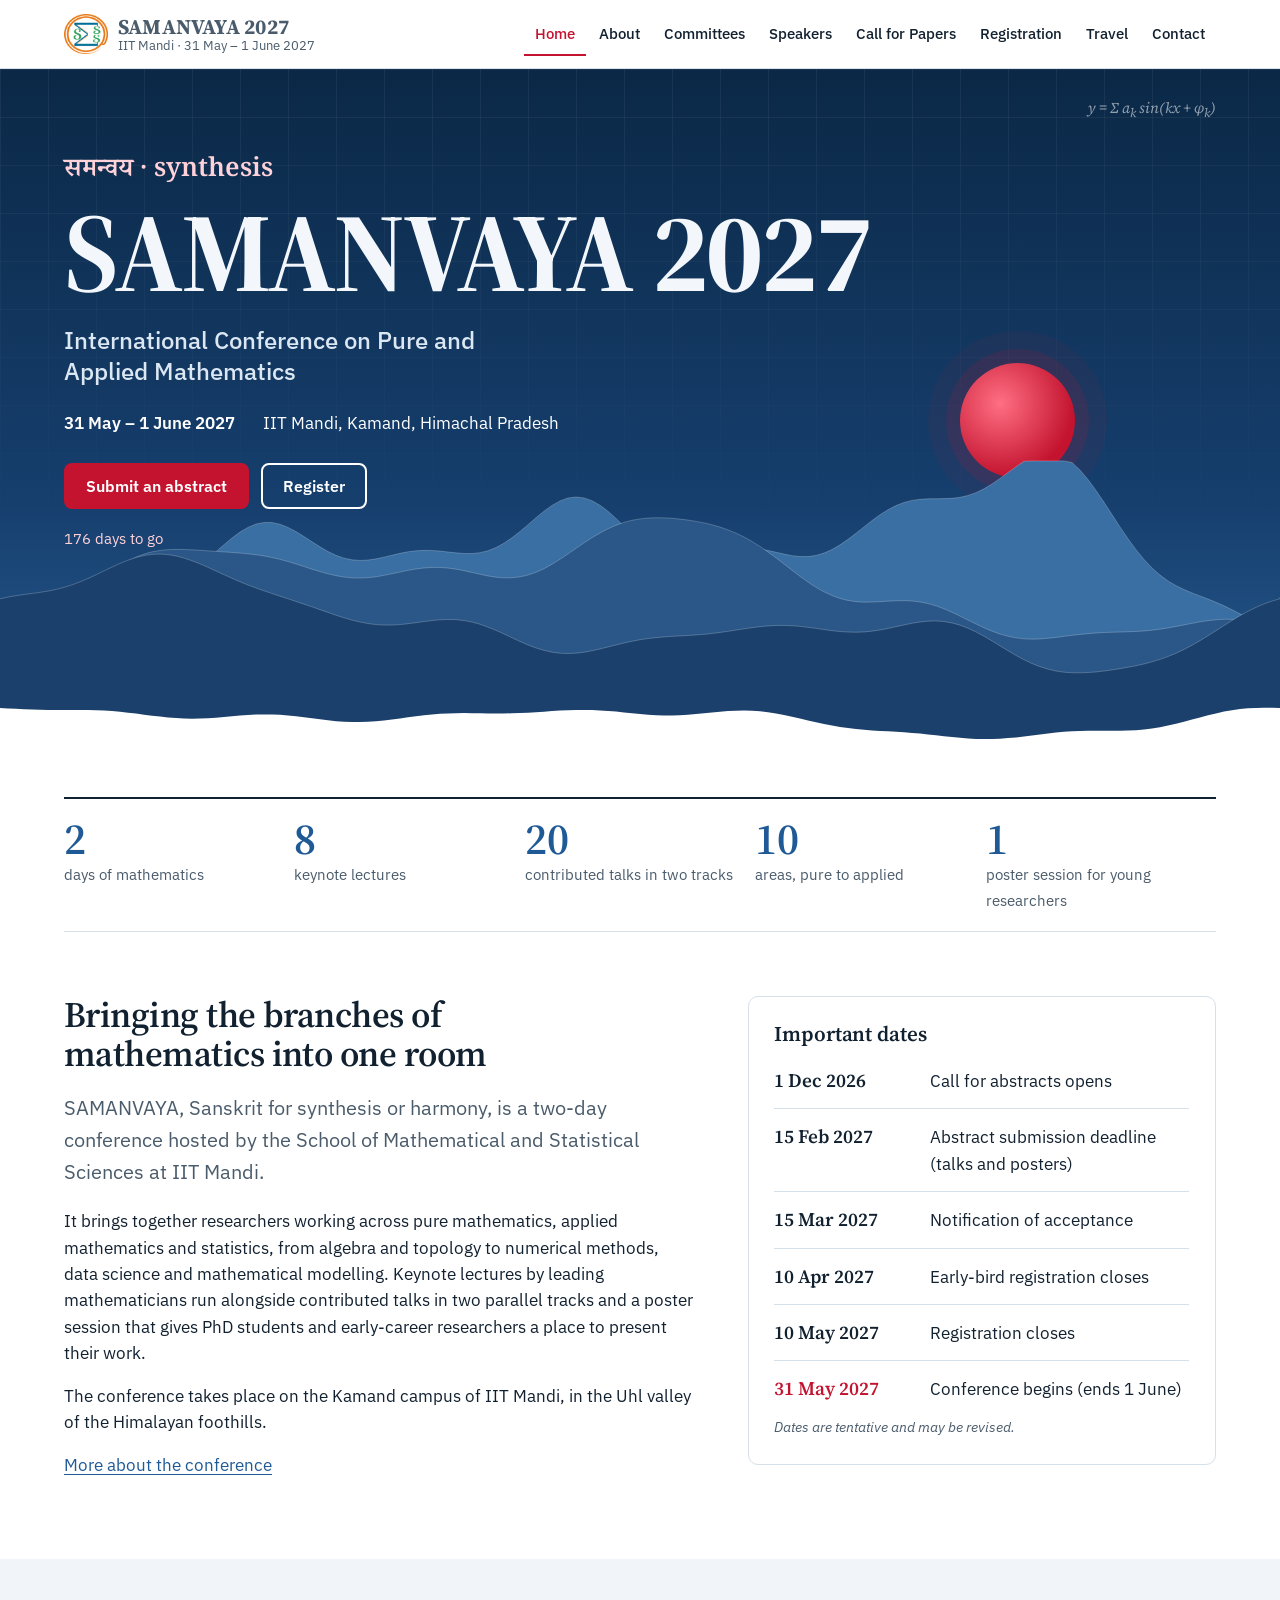
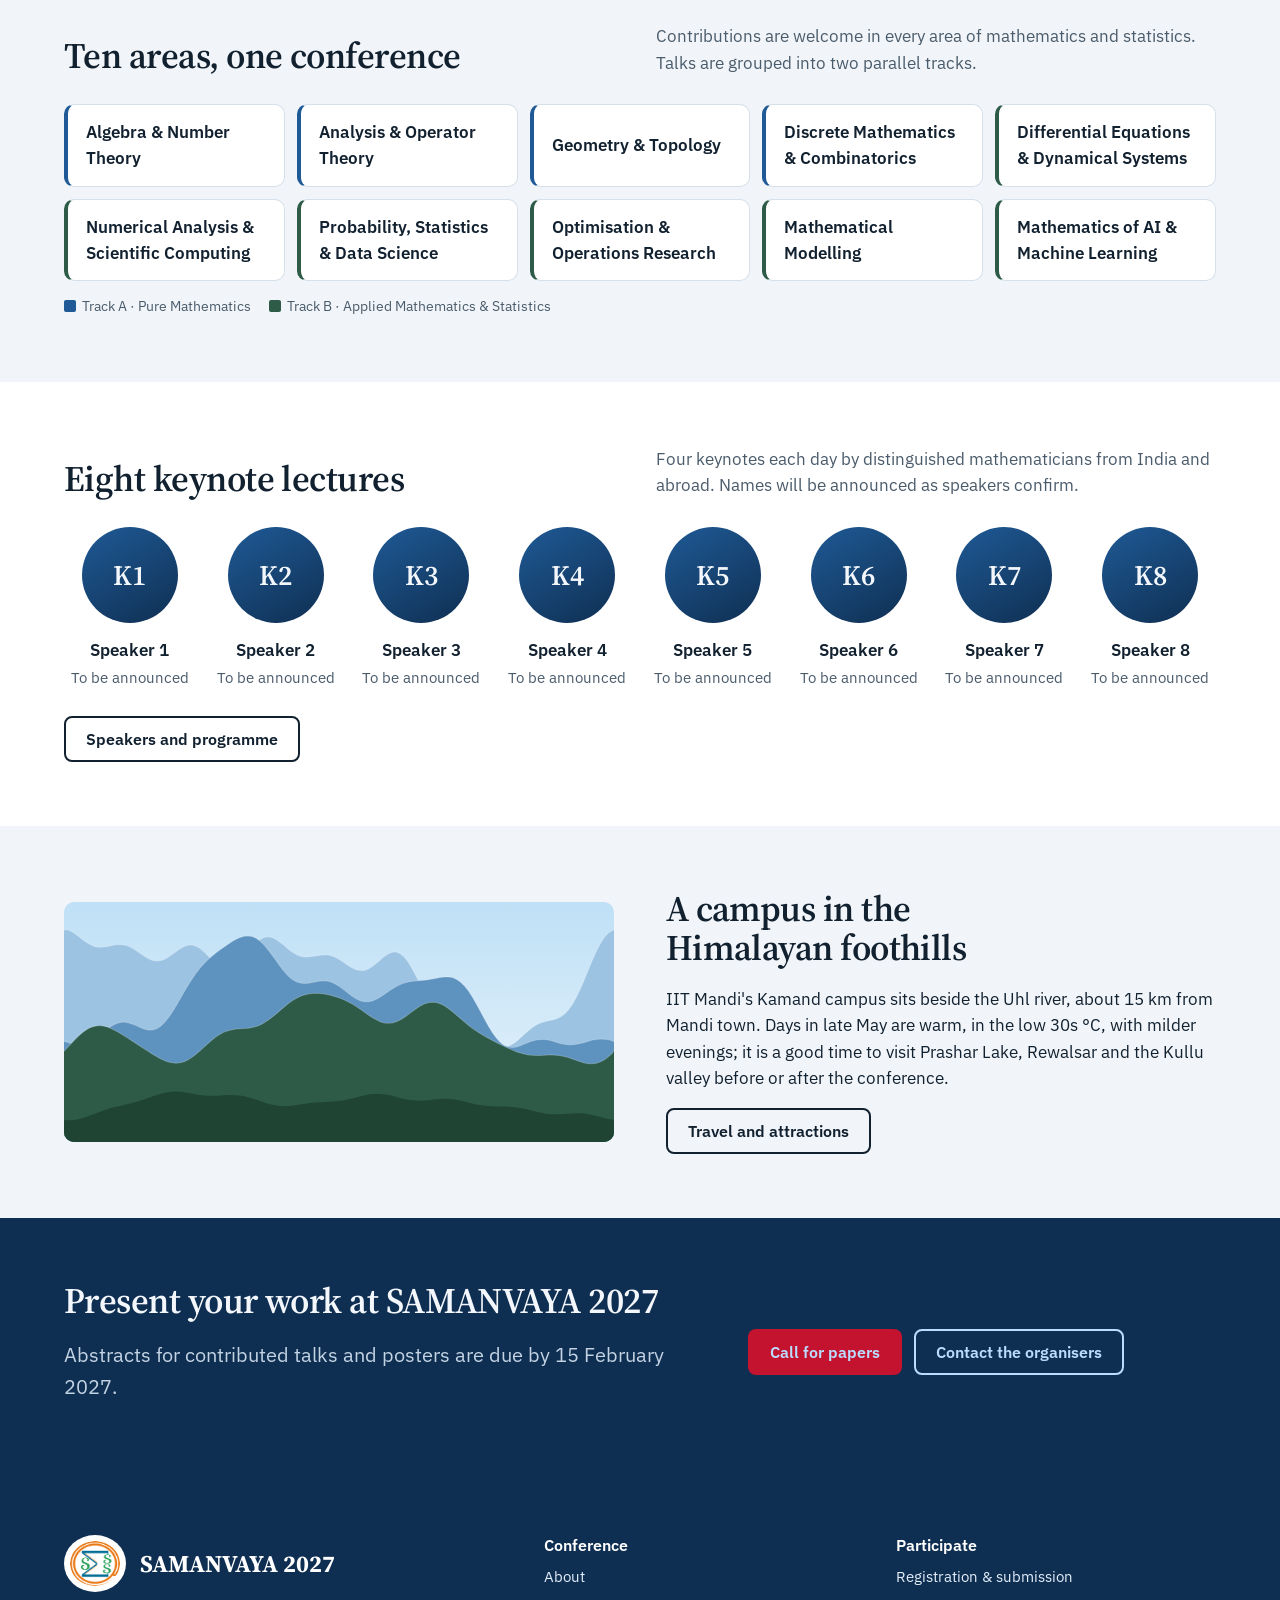
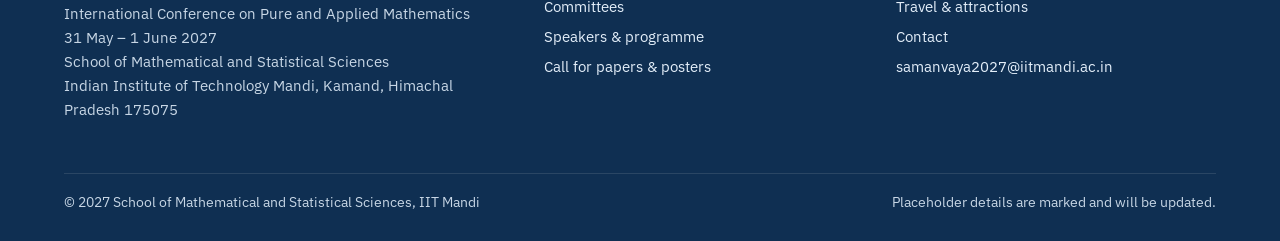
==== index.html @ ed509bfb "SAMANVAYA 2027 conference website Co-Authored-By: Claude Opus 5.5 <noreply@anthropic.com> Claude-Ses" ====
<!DOCTYPE html>
<html lang="en">
<head>
<meta charset="utf-8">
<meta name="viewport" content="width=device-width, initial-scale=1">
<title>SAMANVAYA 2027 | IIT Mandi</title>
<meta name="description" content="SAMANVAYA 2027: an international conference on pure and applied mathematics, 31 May – 1 June 2027, School of Mathematical and Statistical Sciences, IIT Mandi.">
<link rel="preconnect" href="https://fonts.googleapis.com">
<link rel="preconnect" href="https://fonts.gstatic.com" crossorigin>
<link rel="stylesheet" href="https://fonts.googleapis.com/css2?family=IBM+Plex+Sans:ital,wght@0,400;0,500;0,600;1,400&family=Source+Serif+4:opsz,wght@8..60,600;8..60,700&display=swap">
<link rel="stylesheet" href="https://fonts.googleapis.com/css2?family=Noto+Serif+Devanagari:wght@600&display=swap">
<link rel="icon" type="image/png" href="assets/smss-logo.png">
<link rel="stylesheet" href="css/style.css">
</head>
<body>

<header class="site-header">
  <div class="bar">
    <a class="brand" href="index.html" aria-label="SAMANVAYA 2027 home">
      <img src="assets/smss-logo.png" alt="School of Mathematical and Statistical Sciences logo" width="44" height="40">
      <span><b>SAMANVAYA 2027</b><span>IIT Mandi · 31 May – 1 June 2027</span></span>
    </a>
    <button class="nav-toggle" aria-expanded="false" aria-controls="site-nav"><i></i>Menu</button>
    <nav class="nav" id="site-nav" aria-label="Main">
      <ul>
        <li><a href="index.html">Home</a></li>
        <li><a href="about.html">About</a></li>
        <li><a href="committees.html">Committees</a></li>
        <li><a href="speakers.html">Speakers</a></li>
        <li><a href="call-for-papers.html">Call for Papers</a></li>
        <li><a href="registration.html">Registration</a></li>
        <li><a href="travel.html">Travel</a></li>
        <li><a href="contact.html">Contact</a></li>
      </ul>
    </nav>
  </div>
</header>

<main>
<style>
.hero{position:relative;background:linear-gradient(180deg,#0b2846 0%,#163f6e 62%,#2a5f95 100%);color:var(--onDeep);overflow:hidden;min-height:clamp(560px,78svh,720px);display:flex;flex-direction:column}
.hero::before{content:"";position:absolute;inset:0;background-image:linear-gradient(rgba(255,255,255,.06) 1px,transparent 1px),linear-gradient(90deg,rgba(255,255,255,.06) 1px,transparent 1px);background-size:48px 48px;mask-image:linear-gradient(180deg,#000 0%,transparent 70%)}
.hero .inner{position:relative;z-index:2;padding:clamp(40px,7vw,96px) max(5vw,16px) 0;max-width:1240px;margin-inline:auto;width:100%;box-sizing:content-box}
.hero .deva{font:600 clamp(20px,2.2vw,26px)/1 "Noto Serif Devanagari",var(--serif);color:#ffd2d9;margin:0 0 14px}
.hero h1{font-size:clamp(36px,10vw,112px);line-height:.95;letter-spacing:-.02em;margin:0 0 .18em;font-weight:700}
.hero .sub{font:500 clamp(18px,2vw,24px)/1.3 var(--sans);color:#dbe7f3;max-width:34ch;margin:0 0 22px}
.hero .when{display:flex;flex-wrap:wrap;gap:8px 28px;font-size:17px;margin-bottom:26px;color:#fff}
.hero .when b{font-weight:600}
.hero .btn.ghost{color:#fff}
.hero .ridge{position:absolute;left:0;right:0;bottom:0;height:46%;z-index:1}
.sun{position:absolute;z-index:0;right:clamp(24px,16vw,260px);bottom:calc(46% - 30px);width:clamp(70px,9vw,120px);aspect-ratio:1;border-radius:50%;background:radial-gradient(circle at 35% 35%,#ff6f83,#c3132f 70%);box-shadow:0 0 0 14px rgba(195,19,47,.13),0 0 0 32px rgba(195,19,47,.06)}
.formula{position:absolute;z-index:1;right:max(5vw,16px);top:28px;font:italic 15px var(--serif);color:rgba(255,255,255,.55)}
.countdown{display:inline-block;margin-top:18px;font-size:14.5px;color:#ffd2d9}
@media(max-width:700px){.sun{bottom:calc(36vw - 34px);right:22%;width:52px}.formula{display:none}.hero .ridge{height:36vw}.hero{min-height:0;padding-bottom:42vw}}
.facts{display:grid;grid-template-columns:repeat(auto-fit,minmax(10.5em,1fr));gap:0;border-top:2px solid var(--ink);border-bottom:1px solid var(--line)}
.facts div{padding:18px 18px 18px 0}
.facts b{display:block;font:600 clamp(30px,3.6vw,44px)/1 var(--serif);color:var(--blue2)}
.facts span{color:var(--muted);font-size:15px}
.tracks{display:grid;grid-template-columns:repeat(auto-fit,minmax(15em,1fr));gap:12px}
@media(min-width:1100px){.tracks{grid-template-columns:repeat(5,minmax(0,1fr))}}
.tracks a{display:flex;align-items:center;min-height:64px;padding:14px 18px;border:1px solid var(--line);border-radius:var(--r);background:var(--card);color:var(--ink);text-decoration:none;font-weight:600;border-left:4px solid var(--blue2)}
.tracks a.app{border-left-color:var(--green)}
.tracks a:hover{border-color:var(--red);border-left-color:var(--red);color:var(--ink)}
.legend{display:flex;flex-wrap:wrap;gap:8px 18px;font-size:14px;color:var(--muted);margin-top:14px}
.legend i{display:inline-block;width:12px;height:12px;border-radius:2px;margin-right:6px;vertical-align:-1px}
.kn{display:grid;grid-template-columns:repeat(8,minmax(0,1fr));gap:14px}
.kn .person{align-items:center;text-align:center}
.kn .avatar{width:min(96px,100%);height:auto;aspect-ratio:1}
@media(max-width:980px){.kn{grid-template-columns:repeat(4,minmax(0,1fr))}}
.place{display:grid;grid-template-columns:minmax(0,1fr) minmax(0,1fr);gap:clamp(24px,4vw,56px);align-items:center}
.place .ridge{position:relative;height:240px;border-radius:var(--r);overflow:hidden;background:linear-gradient(180deg,#bfe0f6,#e9f4fb)}
@media(max-width:700px){.place{grid-template-columns:minmax(0,1fr)}}
</style>

<section class="hero" aria-label="Conference banner">
  <div class="sun" aria-hidden="true"></div>
  <div class="formula" aria-hidden="true">y = Σ a<sub>k</sub> sin(kx + φ<sub>k</sub>)</div>
  <div class="inner">
    <p class="deva" lang="sa">समन्वय · synthesis</p>
    <h1>SAMANVAYA 2027</h1>
    <p class="sub">International Conference on Pure and Applied Mathematics</p>
    <div class="when"><span><b>31 May – 1 June 2027</b></span><span>IIT Mandi, Kamand, Himachal Pradesh</span></div>
    <div class="btns">
      <a class="btn primary" href="call-for-papers.html">Submit an abstract</a>
      <a class="btn ghost" href="registration.html">Register</a>
    </div>
    <span class="countdown" data-countdown="2027-05-31T09:00:00+05:30"></span>
  </div>
  <div class="ridge" data-seed="2027" data-layers="4" data-fills="#3a6fa3,#2a5788,#1b406b,var(--bg)"></div>
</section>

<section class="band" style="padding-top:clamp(12px,2vw,28px)">
  <div class="wrap">
    <div class="facts">
      <div><b>2</b><span>days of mathematics</span></div>
      <div><b>8</b><span>keynote lectures</span></div>
      <div><b>20</b><span>contributed talks in two tracks</span></div>
      <div><b>10</b><span>areas, pure to applied</span></div>
      <div><b>1</b><span>poster session for young researchers</span></div>
    </div>
  </div>
</section>

<section class="band" style="padding-top:0">
  <div class="wrap split">
    <div>
      <h2>Bringing the branches of mathematics into one room</h2>
      <p class="lede">SAMANVAYA, Sanskrit for synthesis or harmony, is a two-day conference hosted by the School of Mathematical and Statistical Sciences at IIT Mandi.</p>
      <p>It brings together researchers working across pure mathematics, applied mathematics and statistics, from algebra and topology to numerical methods, data science and mathematical modelling. Keynote lectures by leading mathematicians run alongside contributed talks in two parallel tracks and a poster session that gives PhD students and early-career researchers a place to present their work.</p>
      <p>The conference takes place on the Kamand campus of IIT Mandi, in the Uhl valley of the Himalayan foothills.</p>
      <p><a href="about.html">More about the conference</a></p>
    </div>
    <div class="card">
      <h3>Important dates</h3>
      <ul class="dates">
        <li><time datetime="2026-12-01">1 Dec 2026</time><div>Call for abstracts opens</div></li>
        <li><time datetime="2027-02-15">15 Feb 2027</time><div>Abstract submission deadline (talks and posters)</div></li>
        <li><time datetime="2027-03-15">15 Mar 2027</time><div>Notification of acceptance</div></li>
        <li><time datetime="2027-04-10">10 Apr 2027</time><div>Early-bird registration closes</div></li>
        <li><time datetime="2027-05-10">10 May 2027</time><div>Registration closes</div></li>
        <li class="key"><time datetime="2027-05-31">31 May 2027</time><div>Conference begins (ends 1 June)</div></li>
      </ul>
      <p class="note">Dates are tentative and may be revised.</p>
    </div>
  </div>
</section>

<section class="band alt">
  <div class="wrap">
    <div class="section-head">
      <h2>Ten areas, one conference</h2>
      <p>Contributions are welcome in every area of mathematics and statistics. Talks are grouped into two parallel tracks.</p>
    </div>
    <div class="tracks">
      <a href="call-for-papers.html#scope">Algebra &amp; Number Theory</a>
      <a href="call-for-papers.html#scope">Analysis &amp; Operator Theory</a>
      <a href="call-for-papers.html#scope">Geometry &amp; Topology</a>
      <a href="call-for-papers.html#scope">Discrete Mathematics &amp; Combinatorics</a>
      <a class="app" href="call-for-papers.html#scope">Differential Equations &amp; Dynamical Systems</a>
      <a class="app" href="call-for-papers.html#scope">Numerical Analysis &amp; Scientific Computing</a>
      <a class="app" href="call-for-papers.html#scope">Probability, Statistics &amp; Data Science</a>
      <a class="app" href="call-for-papers.html#scope">Optimisation &amp; Operations Research</a>
      <a class="app" href="call-for-papers.html#scope">Mathematical Modelling</a>
      <a class="app" href="call-for-papers.html#scope">Mathematics of AI &amp; Machine Learning</a>
    </div>
    <div class="legend"><span><i style="background:var(--blue2)"></i>Track A · Pure Mathematics</span><span><i style="background:var(--green)"></i>Track B · Applied Mathematics &amp; Statistics</span></div>
  </div>
</section>

<section class="band">
  <div class="wrap">
    <div class="section-head">
      <h2>Eight keynote lectures</h2>
      <p>Four keynotes each day by distinguished mathematicians from India and abroad. Names will be announced as speakers confirm.</p>
    </div>
    <div class="kn">
      <div class="person"><div class="avatar">K1</div><span class="name">Speaker 1</span><span class="aff">To be announced</span></div>
      <div class="person"><div class="avatar">K2</div><span class="name">Speaker 2</span><span class="aff">To be announced</span></div>
      <div class="person"><div class="avatar">K3</div><span class="name">Speaker 3</span><span class="aff">To be announced</span></div>
      <div class="person"><div class="avatar">K4</div><span class="name">Speaker 4</span><span class="aff">To be announced</span></div>
      <div class="person"><div class="avatar">K5</div><span class="name">Speaker 5</span><span class="aff">To be announced</span></div>
      <div class="person"><div class="avatar">K6</div><span class="name">Speaker 6</span><span class="aff">To be announced</span></div>
      <div class="person"><div class="avatar">K7</div><span class="name">Speaker 7</span><span class="aff">To be announced</span></div>
      <div class="person"><div class="avatar">K8</div><span class="name">Speaker 8</span><span class="aff">To be announced</span></div>
    </div>
    <div class="btns" style="margin-top:28px"><a class="btn ghost" href="speakers.html">Speakers and programme</a></div>
  </div>
</section>

<section class="band alt">
  <div class="wrap place">
    <div class="ridge" data-seed="175075" data-layers="4" data-fills="#9cc3e2,#5f93bf,#2d5b47,#1f4434" aria-hidden="true"></div>
    <div>
      <h2>A campus in the Himalayan foothills</h2>
      <p>IIT Mandi's Kamand campus sits beside the Uhl river, about 15 km from Mandi town. Days in late May are warm, in the low 30s °C, with milder evenings; it is a good time to visit Prashar Lake, Rewalsar and the Kullu valley before or after the conference.</p>
      <div class="btns"><a class="btn ghost" href="travel.html">Travel and attractions</a></div>
    </div>
  </div>
</section>

<section class="band deep">
  <div class="wrap split" style="align-items:center">
    <div>
      <h2>Present your work at SAMANVAYA 2027</h2>
      <p class="lede">Abstracts for contributed talks and posters are due by 15 February 2027.</p>
    </div>
    <div class="btns">
      <a class="btn primary" href="call-for-papers.html">Call for papers</a>
      <a class="btn ghost" href="contact.html">Contact the organisers</a>
    </div>
  </div>
</section>

</main>

<footer class="site-footer">
  <div class="wrap">
    <div>
      <div class="flogo"><img src="assets/smss-logo.png" alt="" width="62" height="56"><div class="fname">SAMANVAYA 2027</div></div>
      <p>International Conference on Pure and Applied Mathematics<br>31 May – 1 June 2027<br>School of Mathematical and Statistical Sciences<br>Indian Institute of Technology Mandi, Kamand, Himachal Pradesh 175075</p>
    </div>
    <div>
      <h4>Conference</h4>
      <ul>
        <li><a href="about.html">About</a></li>
        <li><a href="committees.html">Committees</a></li>
        <li><a href="speakers.html">Speakers &amp; programme</a></li>
        <li><a href="call-for-papers.html">Call for papers &amp; posters</a></li>
      </ul>
    </div>
    <div>
      <h4>Participate</h4>
      <ul>
        <li><a href="registration.html">Registration &amp; submission</a></li>
        <li><a href="travel.html">Travel &amp; attractions</a></li>
        <li><a href="contact.html">Contact</a></li>
        <li><a href="mailto:samanvaya2027@iitmandi.ac.in">samanvaya2027@iitmandi.ac.in</a></li>
      </ul>
    </div>
  </div>
  <div class="legal">
    <span>© 2027 School of Mathematical and Statistical Sciences, IIT Mandi</span>
    <span>Placeholder details are marked and will be updated.</span>
  </div>
</footer>

<script src="js/main.js"></script>
</body>
</html>
---- css/style.css ----
/* VOICE   occasion, but academic: calm, confident, a little ceremonial
   IDEA    a Himalayan survey plate: ridgelines of the Kamand valley drawn as mathematical curves
   PICTURE layered ridgelines (sums of sines) under a sun, behind the name on the home page; a thin ridge band on inner pages
   COLOUR  snow white ground, deep Beas-river blue fields, deodar green support, burans (rhododendron) red accent
   TYPE    Source Serif 4 display + IBM Plex Sans text
   LAYOUT  full-bleed blue hero with name over the ridges; content in 1240px bands below; stacks under 700px */

:root{
  color-scheme:light dark;
  --bg:light-dark(#ffffff,#0d1620);
  --bg2:light-dark(#f1f5f9,#132130);
  --ink:light-dark(#122130,#e7eef5);
  --muted:light-dark(#4a5b6b,#a9b8c7);
  --line:light-dark(#d6e0ea,#26394c);
  --blue:#163f6e;
  --blue2:light-dark(#1f5a96,#7fb4ea);
  --deep:light-dark(#0f2f52,#08131f);
  --green:light-dark(#2d5b47,#7cc3a0);
  --red:light-dark(#c3132f,#ff6b81);
  --onDeep:#f3f7fb;
  --card:light-dark(#ffffff,#111e2b);
  --serif:"Source Serif 4",Georgia,"Times New Roman",serif;
  --sans:"IBM Plex Sans",system-ui,-apple-system,"Segoe UI",Roboto,sans-serif;
  --r:10px;
}
:root[data-theme=light]{color-scheme:light}
:root[data-theme=dark]{color-scheme:dark}
*{box-sizing:border-box;min-width:0}
html{scroll-padding-top:84px;-webkit-text-size-adjust:100%}
body{margin:0;background:var(--bg);color:var(--ink);font:16.5px/1.6 var(--sans);overflow-x:clip}
img,svg{max-width:100%}
a{color:var(--blue2);text-underline-offset:3px}
a:hover{color:var(--red)}
:focus-visible{outline:3px solid var(--red);outline-offset:2px;border-radius:4px}

h1,h2,h3{font-family:var(--serif);line-height:1.08;letter-spacing:-.015em;text-wrap:balance;margin:0 0 .5em}
h1{font-size:clamp(34px,5vw,52px);font-weight:600}
h2{font-size:clamp(26px,3.2vw,36px);font-weight:600}
h3{font-size:21px;font-weight:600;letter-spacing:-.005em}
p{margin:0 0 1em}
.lede{font-size:clamp(17px,1.6vw,20px);color:var(--muted);max-width:62ch}
.muted{color:var(--muted)}
.small{font-size:14px}
.note{font-size:13.5px;color:var(--muted);font-style:italic}
.nowrap{white-space:nowrap}

/* layout */
.wrap{max-width:1240px;margin-inline:auto}
.band{padding-block:clamp(36px,5vw,72px);padding-left:max(5vw,16px,env(safe-area-inset-left,0px));padding-right:max(5vw,16px,env(safe-area-inset-right,0px))}
.band.alt{background:var(--bg2)}
.band.deep{background:var(--deep);color:var(--onDeep)}
.band.deep a{color:#bcdcff}
.band.deep .muted,.band.deep .lede{color:#c3d3e3}
.grid{display:grid;gap:clamp(16px,2.2vw,28px)}
.g2{grid-template-columns:repeat(2,minmax(0,1fr))}
.g3{grid-template-columns:repeat(3,minmax(0,1fr))}
.g4{grid-template-columns:repeat(4,minmax(0,1fr))}
.split{display:grid;grid-template-columns:minmax(0,1.35fr) minmax(0,1fr);gap:clamp(24px,4vw,56px);align-items:start}
.section-head{display:flex;flex-wrap:wrap;justify-content:space-between;align-items:end;gap:12px 32px;margin-bottom:28px}
.section-head h2{margin:0}
.section-head p{margin:0;max-width:56ch;color:var(--muted)}
@media(max-width:980px){.g4{grid-template-columns:repeat(2,minmax(0,1fr))}.g3{grid-template-columns:repeat(2,minmax(0,1fr))}}
@media(max-width:700px){.g2,.g3,.split{grid-template-columns:minmax(0,1fr)}}
@media(max-width:460px){.g4{grid-template-columns:minmax(0,1fr)}}

/* header */
.site-header{position:sticky;top:0;z-index:50;background:color-mix(in srgb,var(--bg) 92%,transparent);backdrop-filter:blur(8px);border-bottom:1px solid var(--line)}
.site-header .bar{display:flex;align-items:center;justify-content:space-between;gap:16px;min-height:68px;padding-inline:max(5vw,16px);max-width:1340px;margin-inline:auto}
.brand{display:flex;align-items:center;gap:10px;text-decoration:none;color:var(--ink)}
.brand:hover{color:var(--ink)}
.brand img{width:44px;height:auto;flex:none}
.brand b{font-family:var(--serif);font-size:21px;letter-spacing:.01em;font-weight:700;display:block;line-height:1.1}
.brand span{font-size:12.5px;color:var(--muted);display:block;line-height:1.2}
@media(max-width:420px){.brand span span{display:none}.brand b{font-size:19px}}
.nav ul{list-style:none;margin:0;padding:0;display:flex;flex-wrap:wrap;gap:2px}
.nav a{display:block;padding:10px 11px;border-radius:8px;text-decoration:none;color:var(--ink);font-size:15px;font-weight:500}
.nav a:hover{background:var(--bg2);color:var(--ink)}
.nav a[aria-current=page]{color:var(--red);box-shadow:inset 0 -2px 0 var(--red);border-radius:0}
.nav-toggle{display:none;align-items:center;gap:8px;min-height:44px;padding:0 14px;border:1px solid var(--line);border-radius:8px;background:var(--card);color:var(--ink);font:500 15px var(--sans);cursor:pointer}
.nav-toggle i{display:block;width:18px;height:2px;background:currentColor;box-shadow:0 6px 0 currentColor,0 -6px 0 currentColor}
@media(max-width:1080px){
  .nav-toggle{display:inline-flex}
  .nav{position:absolute;left:0;right:0;top:100%;background:var(--bg);border-bottom:1px solid var(--line);display:none;padding:8px max(5vw,16px) 16px}
  .nav.open{display:block}
  .nav ul{flex-direction:column}
  .nav a{padding:12px 10px;font-size:16px}
  .nav a[aria-current=page]{box-shadow:inset 3px 0 0 var(--red)}
}

/* inner page hero */
.page-hero{position:relative;background:var(--deep);color:var(--onDeep);overflow:hidden;padding:clamp(40px,6vw,76px) max(5vw,16px) clamp(70px,9vw,120px)}
.page-hero .wrap{position:relative;z-index:1}
.page-hero h1{margin-bottom:.3em}
.page-hero p{color:#c9d8e7;max-width:60ch;font-size:clamp(16.5px,1.5vw,19px);margin:0}
.page-hero .ridge{position:absolute;left:0;right:0;bottom:0;height:62%;pointer-events:none}
.ridge svg{position:absolute;inset:0;width:100%;height:100%}

/* components */
.card{background:var(--card);border:1px solid var(--line);border-radius:var(--r);padding:clamp(18px,2vw,26px)}
.band.alt .card{background:var(--bg)}
.card h3{margin-bottom:.35em}
.card p:last-child{margin-bottom:0}
.btn{display:inline-flex;align-items:center;justify-content:center;gap:8px;min-height:46px;padding:0 20px;border-radius:8px;font:600 15.5px var(--sans);text-decoration:none;border:2px solid transparent;cursor:pointer}
.btn.primary{background:var(--red);color:#fff}
.btn.primary:hover{background:color-mix(in srgb,var(--red) 85%,#000);color:#fff}
.btn.ghost{border-color:currentColor;color:inherit}
.btn.ghost:hover{background:color-mix(in srgb,currentColor 10%,transparent);color:inherit}
.btns{display:flex;flex-wrap:wrap;gap:12px}
.chip{display:inline-block;padding:3px 10px;border-radius:999px;font-size:13px;font-weight:500;background:color-mix(in srgb,var(--blue2) 14%,transparent);color:var(--blue2);white-space:nowrap}
.chip.red{background:color-mix(in srgb,var(--red) 13%,transparent);color:var(--red)}
.chip.green{background:color-mix(in srgb,var(--green) 15%,transparent);color:var(--green)}
.notice{border-left:4px solid var(--red);background:color-mix(in srgb,var(--red) 7%,var(--bg));padding:14px 18px;border-radius:0 8px 8px 0;margin:0 0 24px}
.notice p:last-child{margin:0}

/* people */
.person{display:flex;flex-direction:column;align-items:flex-start;gap:4px}
.avatar{width:96px;height:96px;border-radius:50%;display:grid;place-items:center;font:600 28px var(--serif);color:var(--onDeep);background:linear-gradient(150deg,var(--blue2),var(--deep));margin-bottom:10px;flex:none}
.avatar.lg{width:132px;height:132px;font-size:36px}
.avatar.sm{width:56px;height:56px;font-size:18px;margin:0}
.person .name{font-weight:600;font-size:17px}
.person .aff{color:var(--muted);font-size:14.5px;line-height:1.4}
.person-row{display:flex;gap:14px;align-items:center;padding:12px 0;border-bottom:1px solid var(--line)}
.person-row:last-child{border-bottom:0}
.person-row .name{font-weight:600}
.person-row .aff{color:var(--muted);font-size:14.5px}

/* dates: list with large hanging dates */
.dates{list-style:none;margin:0;padding:0}
.dates li{display:grid;grid-template-columns:8.5em minmax(0,1fr);gap:16px;padding:14px 0;border-bottom:1px solid var(--line);align-items:baseline}
.dates li:last-child{border-bottom:0}
.dates time,.dates .d{font:600 19px var(--serif);white-space:nowrap}
.dates li.key time,.dates li.key .d{color:var(--red)}
.band.deep .dates li{border-color:#2a4664}
@media(max-width:460px){.dates li{grid-template-columns:minmax(0,1fr);gap:2px}}

/* tables */
.scroll{overflow-x:auto}
table{width:100%;border-collapse:collapse;font-size:15.5px}
th,td{text-align:left;padding:12px 14px;border-bottom:1px solid var(--line);vertical-align:top}
thead th{font-size:14px;font-weight:600;color:var(--muted);border-bottom:2px solid var(--ink)}
td.num,th.num{text-align:right;white-space:nowrap;font-variant-numeric:tabular-nums}
@media(max-width:600px){table{font-size:14px}th,td{padding:8px 6px}.stack thead{display:none}.stack tr{display:grid;padding-block:10px;border-bottom:1px solid var(--line)}.stack td{display:flex;justify-content:space-between;gap:12px;border:0;padding:3px 0;text-align:right}.stack td::before{content:attr(data-l);font-weight:600;color:var(--muted);text-align:left}.stack td:empty{display:none}}

/* details / faq */
details{border-bottom:1px solid var(--line);padding:4px 0}
summary{cursor:pointer;font-weight:600;padding:12px 0;min-height:44px;list-style-position:outside}
details[open] summary{color:var(--red)}
details > div{padding:0 0 14px}

/* forms */
label{display:block;font-weight:600;font-size:15px;margin-bottom:6px}
input,select,textarea{width:100%;font:16px var(--sans);color:var(--ink);background:var(--card);border:1.5px solid var(--line);border-radius:8px;padding:11px 12px;min-height:46px}
textarea{min-height:130px;resize:vertical}
input:focus,select:focus,textarea:focus{border-color:var(--blue2);outline:none;box-shadow:0 0 0 3px color-mix(in srgb,var(--blue2) 25%,transparent)}
.field{margin-bottom:16px}

/* footer */
.site-footer{background:var(--deep);color:#c7d6e5;padding:48px max(5vw,16px) 28px;font-size:15px}
.site-footer .wrap{display:grid;grid-template-columns:minmax(0,1.4fr) repeat(2,minmax(0,1fr));gap:32px}
.site-footer h4{color:#fff;font:600 16px var(--sans);margin:0 0 10px}
.site-footer a{color:#e3eef9;text-decoration:none}
.site-footer a:hover{color:#fff;text-decoration:underline}
.site-footer ul{list-style:none;margin:0;padding:0;display:grid;gap:6px}
.site-footer .flogo{display:flex;align-items:center;gap:14px;margin-bottom:10px}
.site-footer .flogo img{background:#fff;border-radius:50%;padding:6px;width:62px;height:auto}
.site-footer .flogo .fname{margin:0}
.site-footer .fname{font:700 24px var(--serif);color:#fff;margin-bottom:6px}
.site-footer .legal{max-width:1240px;margin:36px auto 0;padding-top:18px;border-top:1px solid #2a4664;font-size:13.5px;display:flex;flex-wrap:wrap;gap:8px 24px;justify-content:space-between}
@media(max-width:700px){.site-footer .wrap{grid-template-columns:minmax(0,1fr)}}

@media(prefers-reduced-motion:reduce){*{animation:none!important;transition:none!important}}
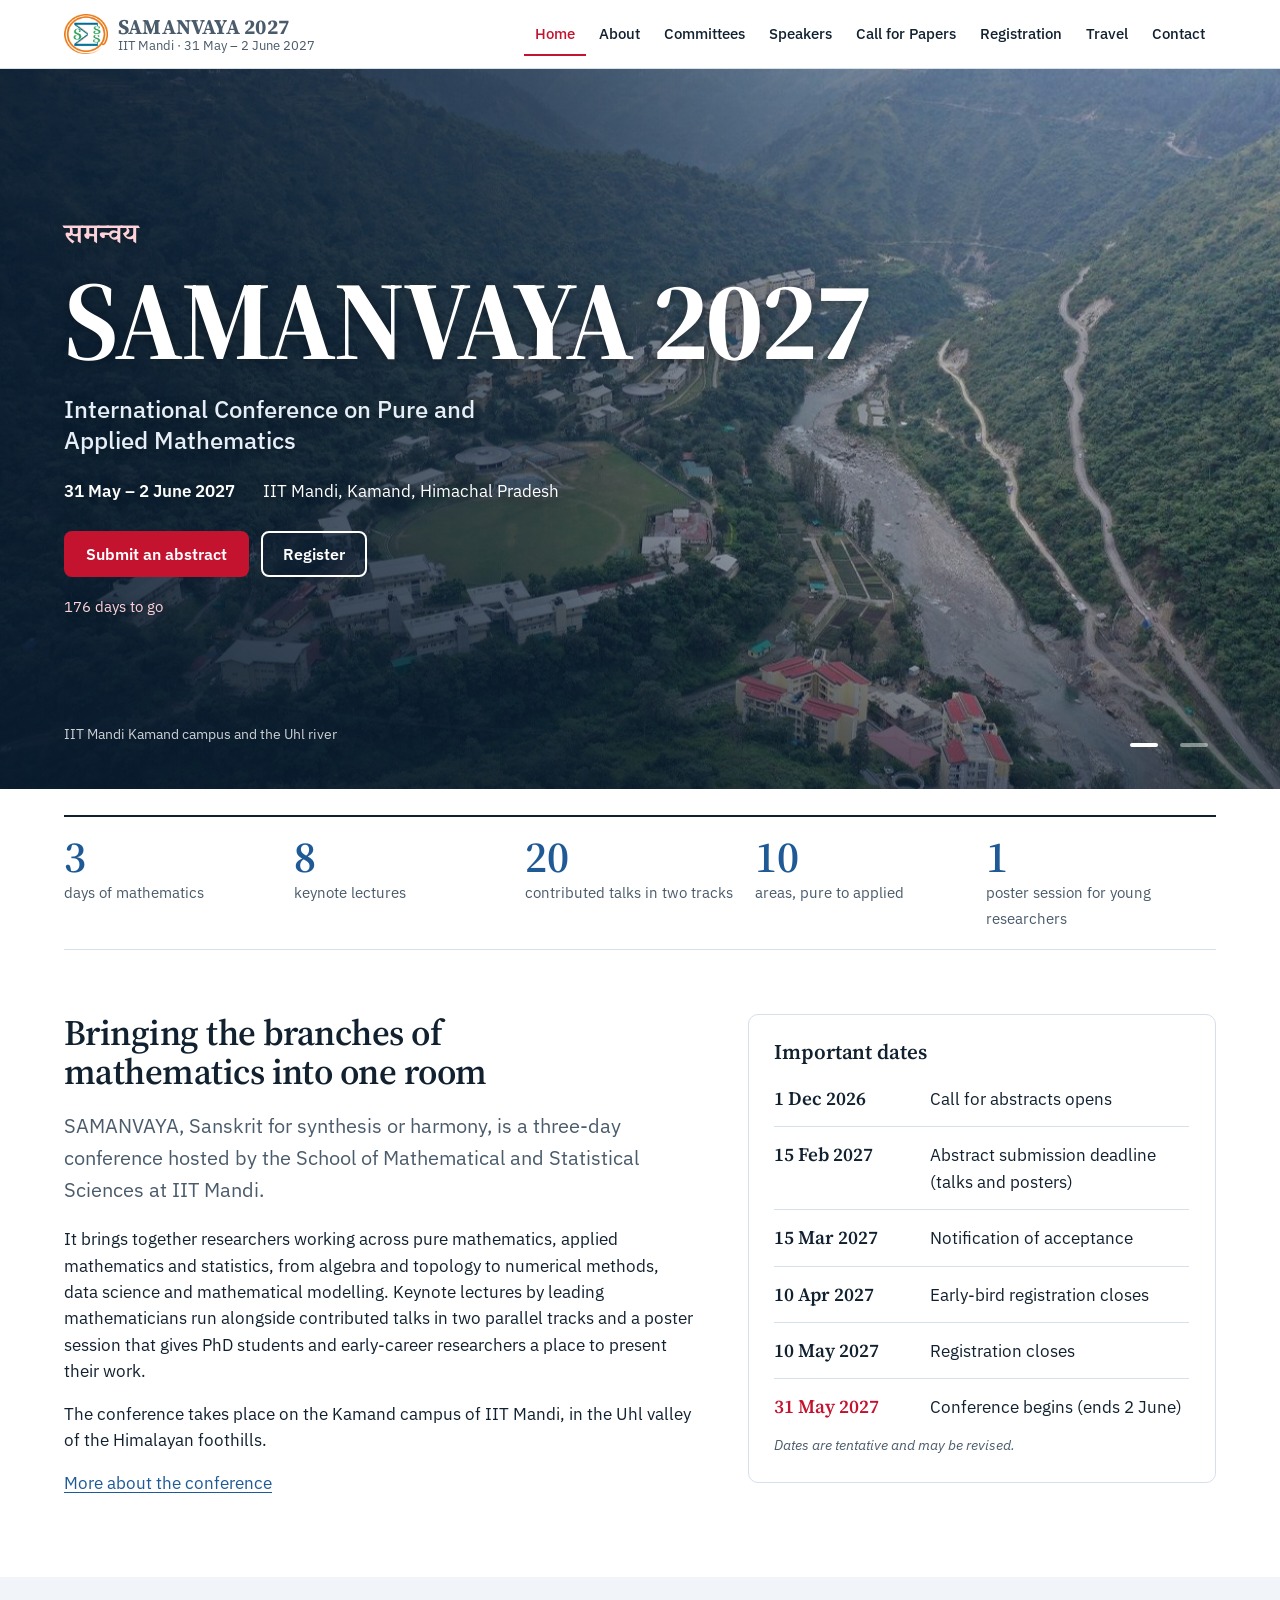
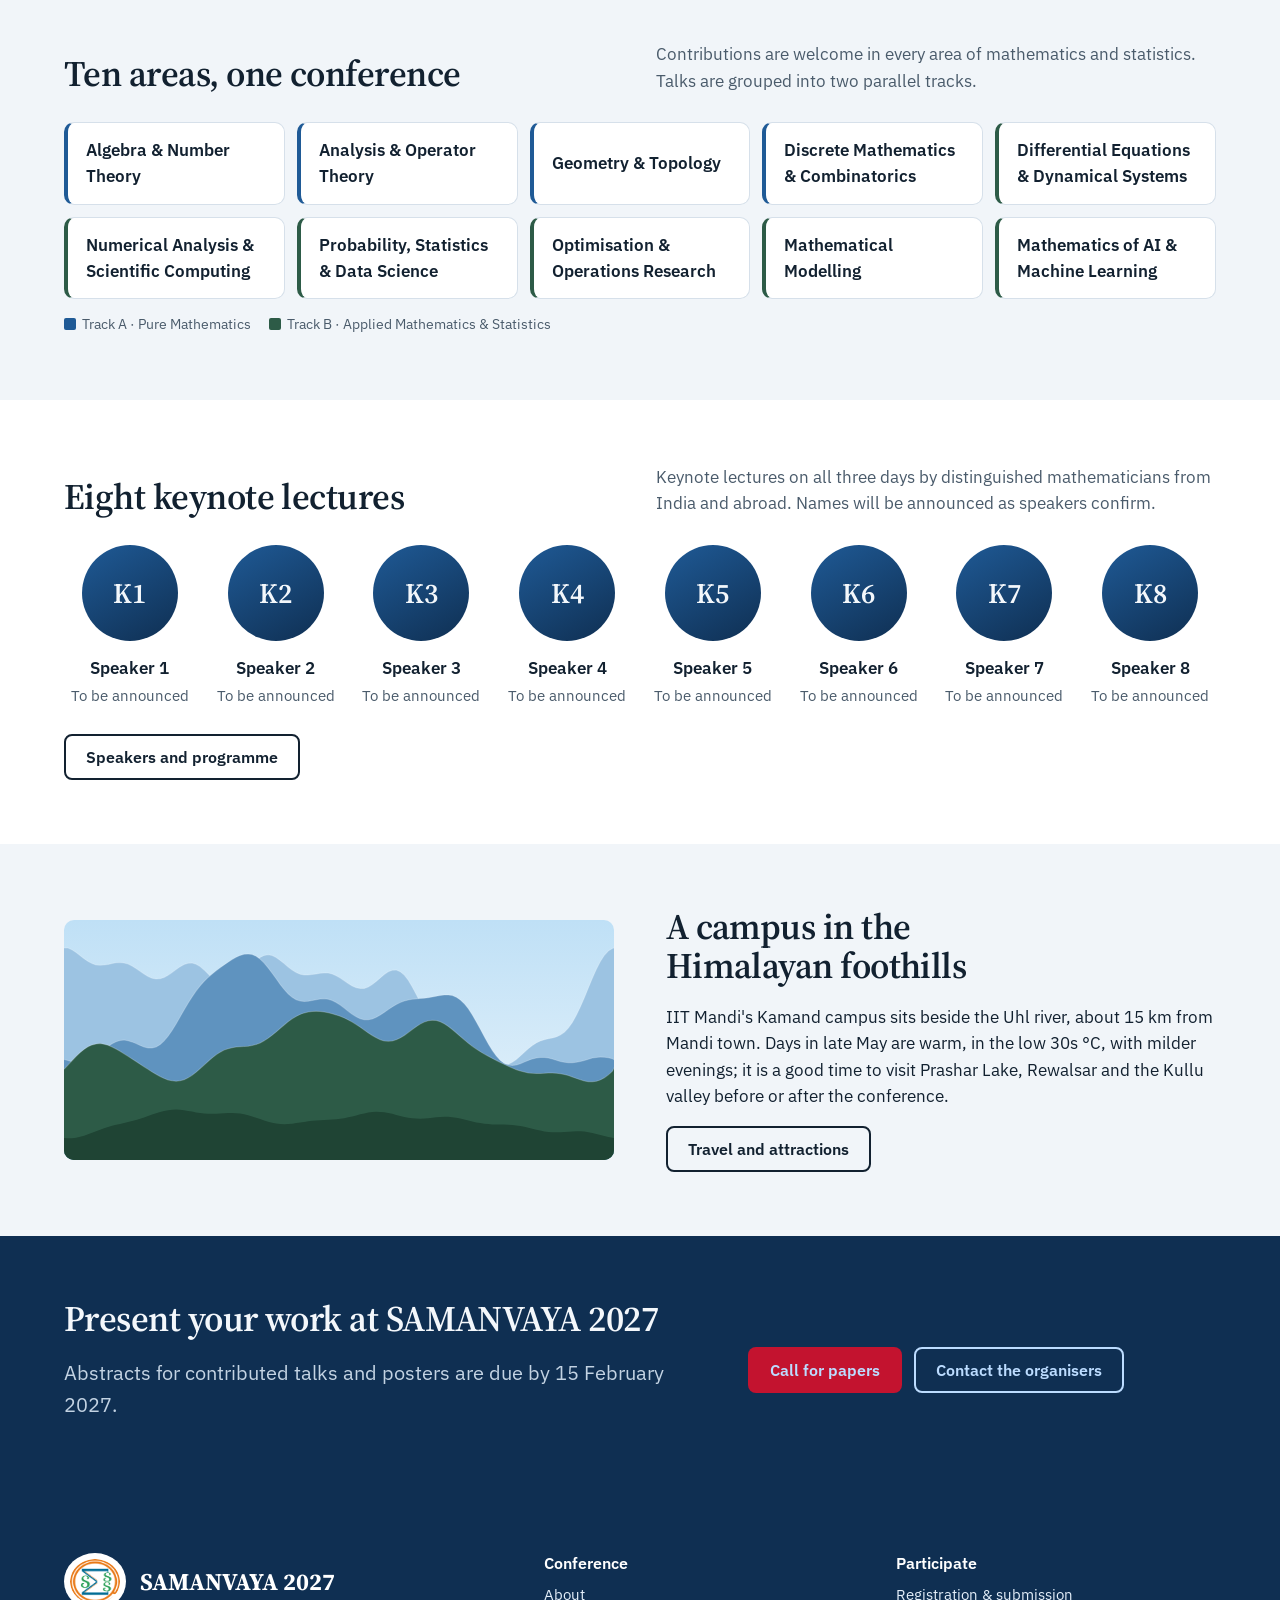
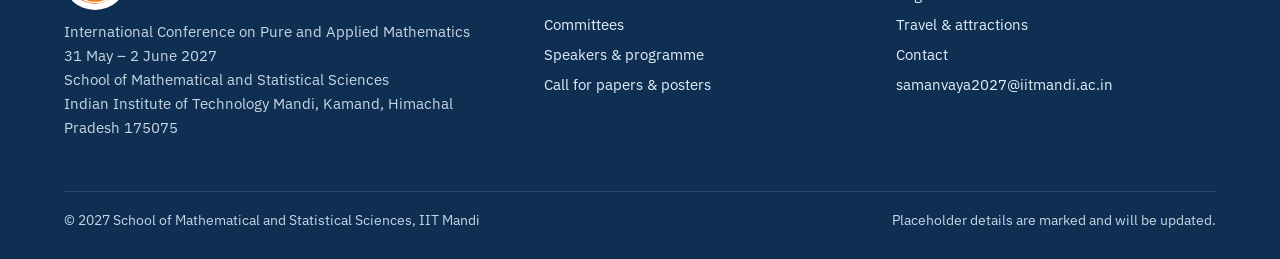
==== commit 3c1795ee: "Home photo slider; conference extended to 31 May – 2 June 2027 Co-Authored-By: Claude Opus 5.5 <nore" ====
--- a/index.html
+++ b/index.html
@@ -4,12 +4,13 @@
 <meta charset="utf-8">
 <meta name="viewport" content="width=device-width, initial-scale=1">
 <title>SAMANVAYA 2027 | IIT Mandi</title>
-<meta name="description" content="SAMANVAYA 2027: an international conference on pure and applied mathematics, 31 May – 1 June 2027, School of Mathematical and Statistical Sciences, IIT Mandi.">
+<meta name="description" content="SAMANVAYA 2027: an international conference on pure and applied mathematics, 31 May – 2 June 2027, School of Mathematical and Statistical Sciences, IIT Mandi.">
 <link rel="preconnect" href="https://fonts.googleapis.com">
 <link rel="preconnect" href="https://fonts.gstatic.com" crossorigin>
 <link rel="stylesheet" href="https://fonts.googleapis.com/css2?family=IBM+Plex+Sans:ital,wght@0,400;0,500;0,600;1,400&family=Source+Serif+4:opsz,wght@8..60,600;8..60,700&display=swap">
 <link rel="stylesheet" href="https://fonts.googleapis.com/css2?family=Noto+Serif+Devanagari:wght@600&display=swap">
 <link rel="icon" type="image/png" href="assets/smss-logo.png">
+<link rel="preload" as="image" href="assets/images/campus-1.jpg">
 <link rel="stylesheet" href="css/style.css">
 </head>
 <body>
@@ -18,7 +19,7 @@
   <div class="bar">
     <a class="brand" href="index.html" aria-label="SAMANVAYA 2027 home">
       <img src="assets/smss-logo.png" alt="School of Mathematical and Statistical Sciences logo" width="44" height="40">
-      <span><b>SAMANVAYA 2027</b><span>IIT Mandi · 31 May – 1 June 2027</span></span>
+      <span><b>SAMANVAYA 2027</b><span>IIT Mandi · 31 May – 2 June 2027</span></span>
     </a>
     <button class="nav-toggle" aria-expanded="false" aria-controls="site-nav"><i></i>Menu</button>
     <nav class="nav" id="site-nav" aria-label="Main">
@@ -38,20 +39,28 @@
 
 <main>
 <style>
-.hero{position:relative;background:linear-gradient(180deg,#0b2846 0%,#163f6e 62%,#2a5f95 100%);color:var(--onDeep);overflow:hidden;min-height:clamp(560px,78svh,720px);display:flex;flex-direction:column}
-.hero::before{content:"";position:absolute;inset:0;background-image:linear-gradient(rgba(255,255,255,.06) 1px,transparent 1px),linear-gradient(90deg,rgba(255,255,255,.06) 1px,transparent 1px);background-size:48px 48px;mask-image:linear-gradient(180deg,#000 0%,transparent 70%)}
-.hero .inner{position:relative;z-index:2;padding:clamp(40px,7vw,96px) max(5vw,16px) 0;max-width:1240px;margin-inline:auto;width:100%;box-sizing:content-box}
-.hero .deva{font:600 clamp(20px,2.2vw,26px)/1 "Noto Serif Devanagari",var(--serif);color:#ffd2d9;margin:0 0 14px}
-.hero h1{font-size:clamp(36px,10vw,112px);line-height:.95;letter-spacing:-.02em;margin:0 0 .18em;font-weight:700}
-.hero .sub{font:500 clamp(18px,2vw,24px)/1.3 var(--sans);color:#dbe7f3;max-width:34ch;margin:0 0 22px}
+.hero{position:relative;background:#0b2846;color:var(--onDeep);overflow:hidden;min-height:clamp(560px,80svh,760px);display:flex;flex-direction:column;justify-content:center}
+.slides{position:absolute;inset:0;z-index:0}
+.slide{position:absolute;inset:0;background-size:cover;background-repeat:no-repeat;opacity:0;transform:scale(1.02);transition:opacity 1.4s ease}
+.slide.active{opacity:1;animation:drift 9s ease-out forwards}
+@keyframes drift{from{transform:scale(1.02)}to{transform:scale(1.1)}}
+.hero::after{content:"";position:absolute;inset:0;z-index:1;background:linear-gradient(90deg,rgba(8,26,46,.86) 0%,rgba(8,26,46,.62) 42%,rgba(8,26,46,.15) 75%,rgba(8,26,46,0) 100%),linear-gradient(0deg,rgba(8,26,46,.55) 0%,rgba(8,26,46,0) 35%)}
+.hero .inner{position:relative;z-index:2;padding:clamp(48px,7vw,96px) max(5vw,16px) clamp(72px,8vw,110px);max-width:1240px;margin-inline:auto;width:100%;box-sizing:content-box;text-shadow:0 1px 12px rgba(0,0,0,.35)}
+.hero .deva{font:600 clamp(22px,2.4vw,28px)/1 "Noto Serif Devanagari",var(--serif);color:#ffd2d9;margin:0 0 14px}
+.hero h1{font-size:clamp(36px,10vw,112px);line-height:.95;letter-spacing:-.02em;margin:0 0 .18em;font-weight:700;color:#fff}
+.hero .sub{font:500 clamp(18px,2vw,24px)/1.3 var(--sans);color:#e6eef7;max-width:34ch;margin:0 0 22px}
 .hero .when{display:flex;flex-wrap:wrap;gap:8px 28px;font-size:17px;margin-bottom:26px;color:#fff}
 .hero .when b{font-weight:600}
-.hero .btn.ghost{color:#fff}
-.hero .ridge{position:absolute;left:0;right:0;bottom:0;height:46%;z-index:1}
-.sun{position:absolute;z-index:0;right:clamp(24px,16vw,260px);bottom:calc(46% - 30px);width:clamp(70px,9vw,120px);aspect-ratio:1;border-radius:50%;background:radial-gradient(circle at 35% 35%,#ff6f83,#c3132f 70%);box-shadow:0 0 0 14px rgba(195,19,47,.13),0 0 0 32px rgba(195,19,47,.06)}
-.formula{position:absolute;z-index:1;right:max(5vw,16px);top:28px;font:italic 15px var(--serif);color:rgba(255,255,255,.55)}
+.hero .btn{text-shadow:none}
+.hero .btn.ghost{color:#fff;background:rgba(8,26,46,.35)}
 .countdown{display:inline-block;margin-top:18px;font-size:14.5px;color:#ffd2d9}
-@media(max-width:700px){.sun{bottom:calc(36vw - 34px);right:22%;width:52px}.formula{display:none}.hero .ridge{height:36vw}.hero{min-height:0;padding-bottom:42vw}}
+.dots{position:absolute;z-index:3;right:max(5vw,16px);bottom:22px;display:flex;gap:6px}
+.dots button{width:44px;height:44px;border:0;background:none;padding:0;cursor:pointer;display:grid;place-items:center}
+.dots button::before{content:"";width:28px;height:4px;border-radius:2px;background:rgba(255,255,255,.45);transition:background .3s}
+.dots button[aria-current=true]::before{background:#fff}
+.caption{position:absolute;z-index:3;left:max(5vw,16px);bottom:30px;font-size:13.5px;color:rgba(255,255,255,.8)}
+@media(max-width:700px){.hero{min-height:0}.hero::after{background:linear-gradient(0deg,rgba(8,26,46,.92) 0%,rgba(8,26,46,.7) 55%,rgba(8,26,46,.35) 100%)}.caption{display:none}}
+@media(prefers-reduced-motion:reduce){.slide.active{animation:none;transform:none}}
 .facts{display:grid;grid-template-columns:repeat(auto-fit,minmax(10.5em,1fr));gap:0;border-top:2px solid var(--ink);border-bottom:1px solid var(--line)}
 .facts div{padding:18px 18px 18px 0}
 .facts b{display:block;font:600 clamp(30px,3.6vw,44px)/1 var(--serif);color:var(--blue2)}
@@ -73,26 +82,32 @@
 </style>
 
 <section class="hero" aria-label="Conference banner">
-  <div class="sun" aria-hidden="true"></div>
-  <div class="formula" aria-hidden="true">y = Σ a<sub>k</sub> sin(kx + φ<sub>k</sub>)</div>
+  <div class="slides" aria-hidden="true">
+    <div class="slide active" style="background-image:url(assets/images/campus-1.jpg);background-position:40% 60%" data-caption="IIT Mandi Kamand campus and the Uhl river"></div>
+    <div class="slide" style="background-image:url(assets/images/campus-2.jpg);background-position:62% 55%" data-caption="Academic buildings, Kamand campus"></div>
+  </div>
   <div class="inner">
-    <p class="deva" lang="sa">समन्वय · synthesis</p>
+    <p class="deva" lang="sa">समन्वय</p>
     <h1>SAMANVAYA 2027</h1>
     <p class="sub">International Conference on Pure and Applied Mathematics</p>
-    <div class="when"><span><b>31 May – 1 June 2027</b></span><span>IIT Mandi, Kamand, Himachal Pradesh</span></div>
+    <div class="when"><span><b>31 May – 2 June 2027</b></span><span>IIT Mandi, Kamand, Himachal Pradesh</span></div>
     <div class="btns">
       <a class="btn primary" href="call-for-papers.html">Submit an abstract</a>
       <a class="btn ghost" href="registration.html">Register</a>
     </div>
     <span class="countdown" data-countdown="2027-05-31T09:00:00+05:30"></span>
   </div>
-  <div class="ridge" data-seed="2027" data-layers="4" data-fills="#3a6fa3,#2a5788,#1b406b,var(--bg)"></div>
+  <p class="caption" id="slide-caption">IIT Mandi Kamand campus and the Uhl river</p>
+  <div class="dots" role="group" aria-label="Choose photo">
+    <button type="button" aria-label="Photo 1" aria-current="true"></button>
+    <button type="button" aria-label="Photo 2" aria-current="false"></button>
+  </div>
 </section>
 
 <section class="band" style="padding-top:clamp(12px,2vw,28px)">
   <div class="wrap">
     <div class="facts">
-      <div><b>2</b><span>days of mathematics</span></div>
+      <div><b>3</b><span>days of mathematics</span></div>
       <div><b>8</b><span>keynote lectures</span></div>
       <div><b>20</b><span>contributed talks in two tracks</span></div>
       <div><b>10</b><span>areas, pure to applied</span></div>
@@ -105,7 +120,7 @@
   <div class="wrap split">
     <div>
       <h2>Bringing the branches of mathematics into one room</h2>
-      <p class="lede">SAMANVAYA, Sanskrit for synthesis or harmony, is a two-day conference hosted by the School of Mathematical and Statistical Sciences at IIT Mandi.</p>
+      <p class="lede">SAMANVAYA, Sanskrit for synthesis or harmony, is a three-day conference hosted by the School of Mathematical and Statistical Sciences at IIT Mandi.</p>
       <p>It brings together researchers working across pure mathematics, applied mathematics and statistics, from algebra and topology to numerical methods, data science and mathematical modelling. Keynote lectures by leading mathematicians run alongside contributed talks in two parallel tracks and a poster session that gives PhD students and early-career researchers a place to present their work.</p>
       <p>The conference takes place on the Kamand campus of IIT Mandi, in the Uhl valley of the Himalayan foothills.</p>
       <p><a href="about.html">More about the conference</a></p>
@@ -118,7 +133,7 @@
         <li><time datetime="2027-03-15">15 Mar 2027</time><div>Notification of acceptance</div></li>
         <li><time datetime="2027-04-10">10 Apr 2027</time><div>Early-bird registration closes</div></li>
         <li><time datetime="2027-05-10">10 May 2027</time><div>Registration closes</div></li>
-        <li class="key"><time datetime="2027-05-31">31 May 2027</time><div>Conference begins (ends 1 June)</div></li>
+        <li class="key"><time datetime="2027-05-31">31 May 2027</time><div>Conference begins (ends 2 June)</div></li>
       </ul>
       <p class="note">Dates are tentative and may be revised.</p>
     </div>
@@ -151,7 +166,7 @@
   <div class="wrap">
     <div class="section-head">
       <h2>Eight keynote lectures</h2>
-      <p>Four keynotes each day by distinguished mathematicians from India and abroad. Names will be announced as speakers confirm.</p>
+      <p>Keynote lectures on all three days by distinguished mathematicians from India and abroad. Names will be announced as speakers confirm.</p>
     </div>
     <div class="kn">
       <div class="person"><div class="avatar">K1</div><span class="name">Speaker 1</span><span class="aff">To be announced</span></div>
@@ -197,7 +212,7 @@
   <div class="wrap">
     <div>
       <div class="flogo"><img src="assets/smss-logo.png" alt="" width="62" height="56"><div class="fname">SAMANVAYA 2027</div></div>
-      <p>International Conference on Pure and Applied Mathematics<br>31 May – 1 June 2027<br>School of Mathematical and Statistical Sciences<br>Indian Institute of Technology Mandi, Kamand, Himachal Pradesh 175075</p>
+      <p>International Conference on Pure and Applied Mathematics<br>31 May – 2 June 2027<br>School of Mathematical and Statistical Sciences<br>Indian Institute of Technology Mandi, Kamand, Himachal Pradesh 175075</p>
     </div>
     <div>
       <h4>Conference</h4>
@@ -225,5 +240,23 @@
 </footer>
 
 <script src="js/main.js"></script>
+<script>
+{
+  const slides = [...document.querySelectorAll('.slide')];
+  const dots = [...document.querySelectorAll('.dots button')];
+  const cap = document.getElementById('slide-caption');
+  let i = 0, timer = null;
+  const show = n => {
+    i = (n + slides.length) % slides.length;
+    slides.forEach((s, k) => s.classList.toggle('active', k === i));
+    dots.forEach((d, k) => d.setAttribute('aria-current', k === i ? 'true' : 'false'));
+    if (cap) cap.textContent = slides[i].dataset.caption || '';
+  };
+  const start = () => { clearInterval(timer); timer = setInterval(() => show(i + 1), 7000); };
+  dots.forEach((d, k) => d.addEventListener('click', () => { show(k); start(); }));
+  document.addEventListener('visibilitychange', () => document.hidden ? clearInterval(timer) : start());
+  start();
+}
+</script>
 </body>
 </html>
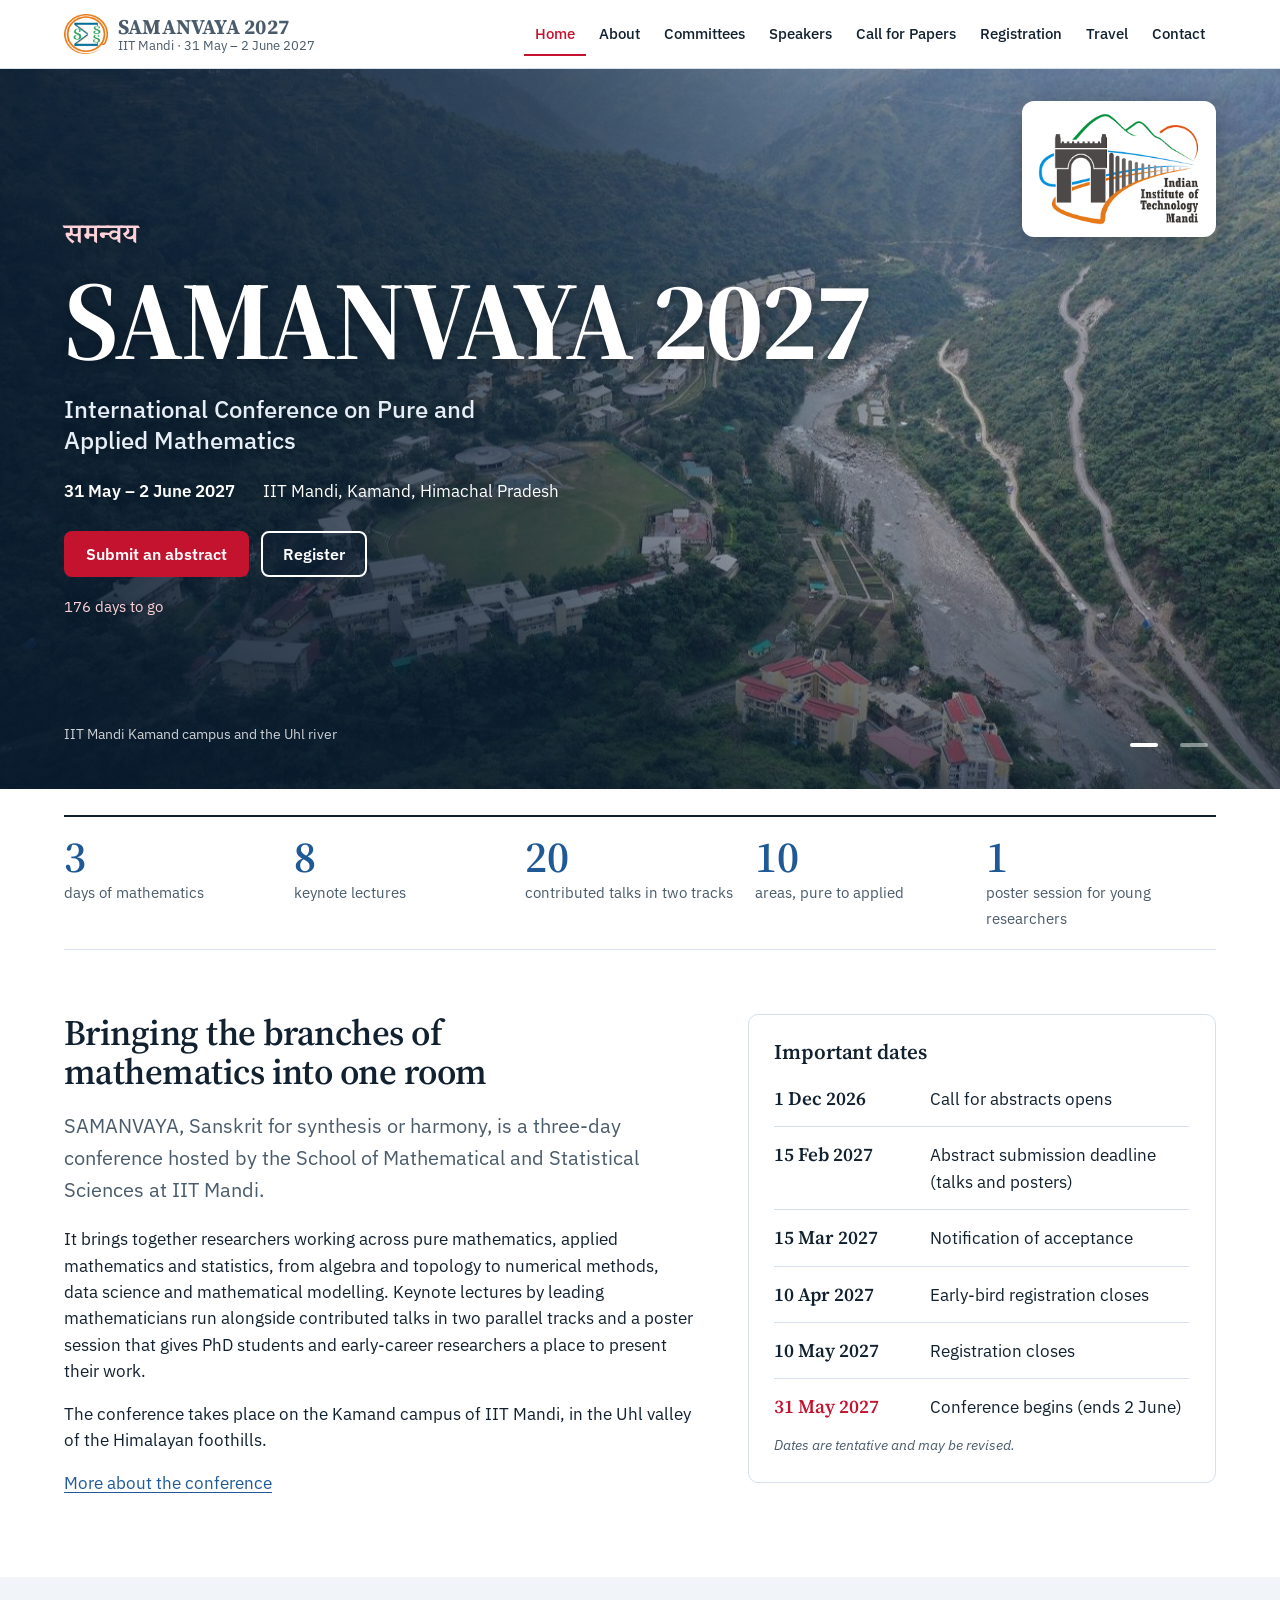
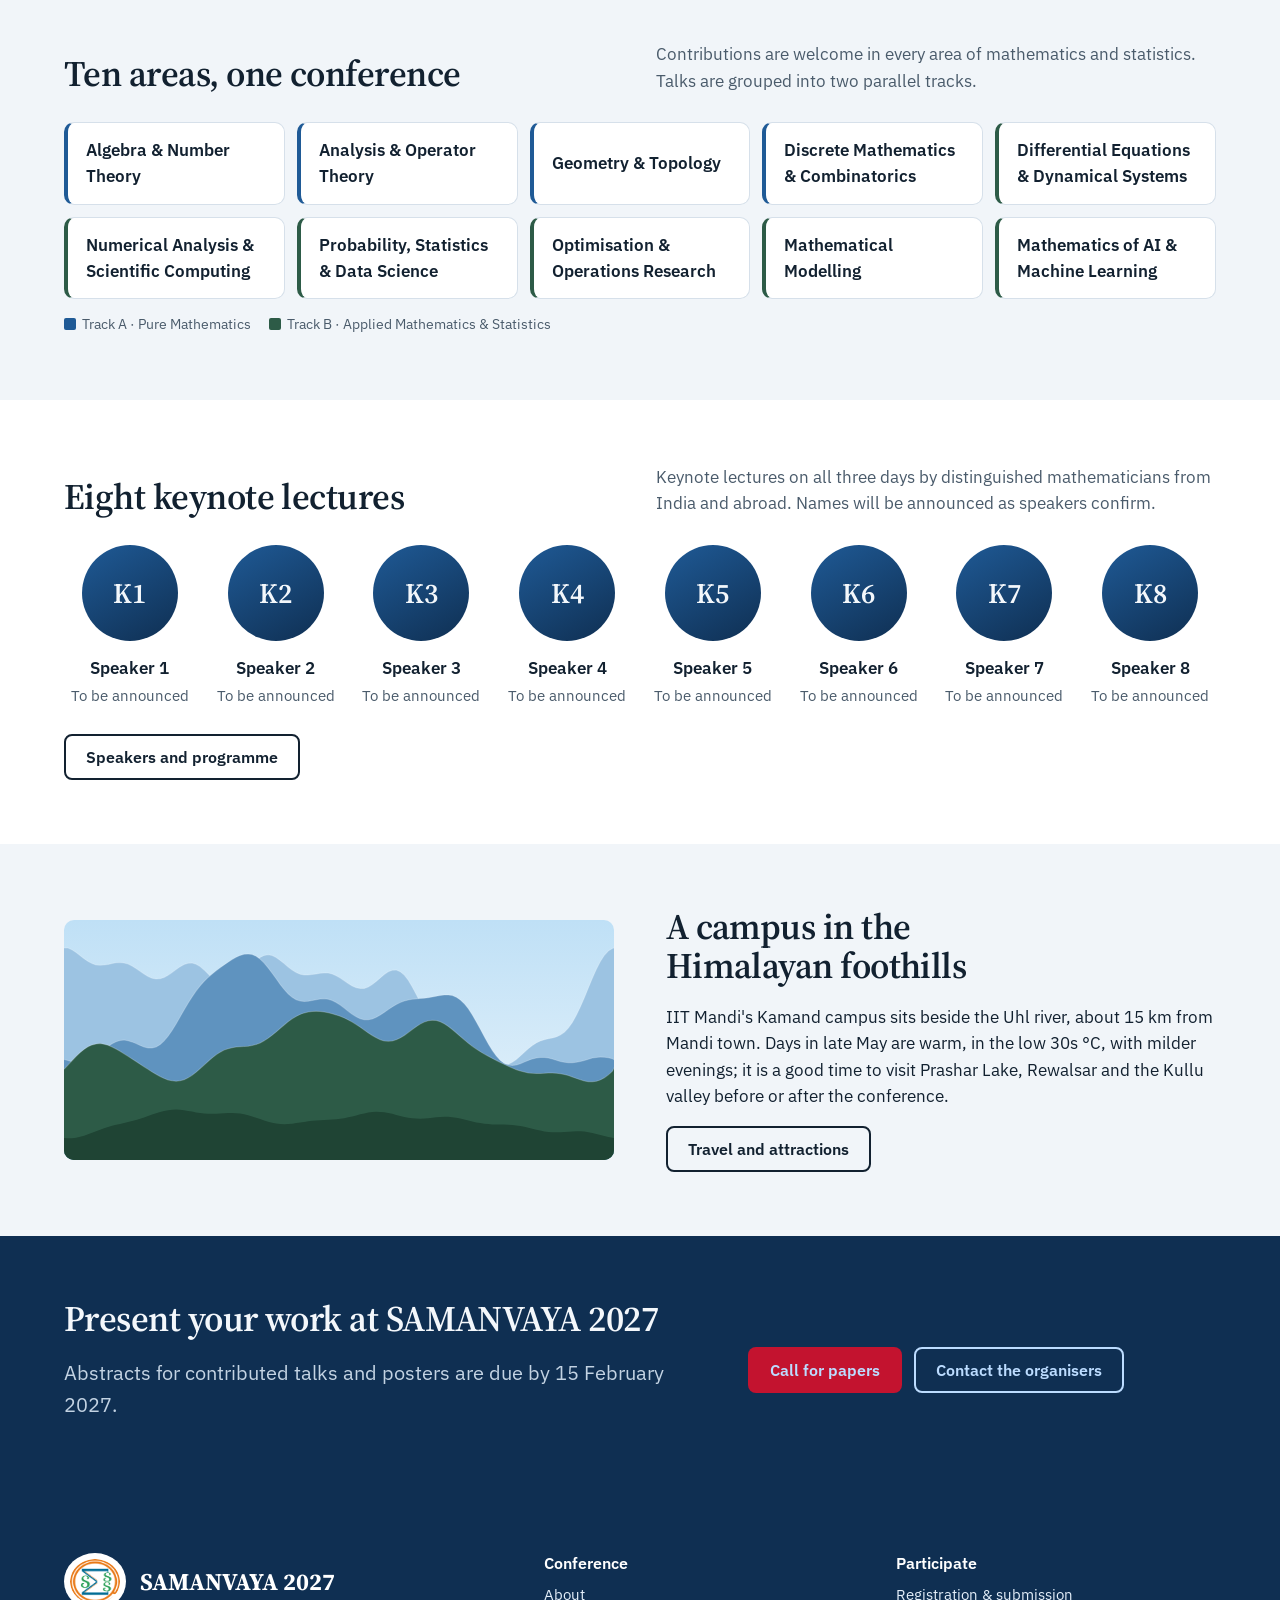
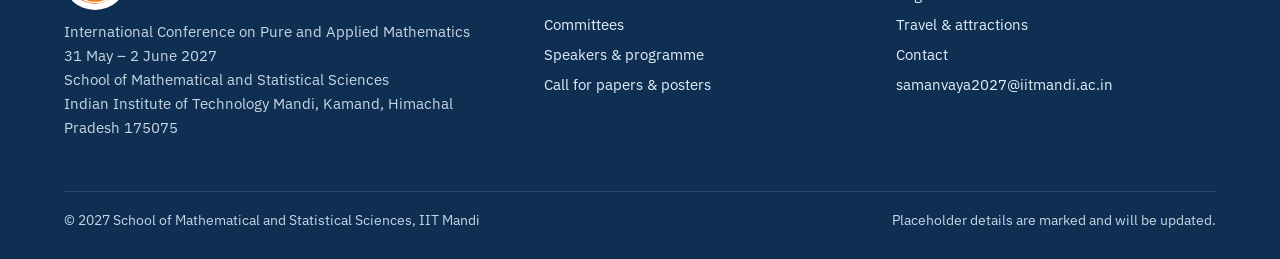
==== commit 7c40343f: "Add IIT Mandi logo to home banner Co-Authored-By: Claude Opus 5.5 <noreply@anthropic.com> Claude-Ses" ====
--- a/index.html
+++ b/index.html
@@ -54,6 +54,11 @@
 .hero .btn{text-shadow:none}
 .hero .btn.ghost{color:#fff;background:rgba(8,26,46,.35)}
 .countdown{display:inline-block;margin-top:18px;font-size:14.5px;color:#ffd2d9}
+.inst{z-index:3;background:#fff;border-radius:12px;padding:10px 14px;box-shadow:0 6px 24px rgba(0,0,0,.25);line-height:0}
+.inst img{width:clamp(130px,13vw,170px);height:auto}
+.inst-d{position:absolute;top:clamp(18px,2.5vw,32px);right:max(5vw,16px,calc((100% - 1240px)/2))}
+.inst-m{display:none}
+@media(max-width:700px){.inst-d{display:none}.inst-m{display:inline-block;margin:0 0 18px;padding:8px 10px}.inst img{width:110px}.hero .inner{padding-top:20px}}
 .dots{position:absolute;z-index:3;right:max(5vw,16px);bottom:22px;display:flex;gap:6px}
 .dots button{width:44px;height:44px;border:0;background:none;padding:0;cursor:pointer;display:grid;place-items:center}
 .dots button::before{content:"";width:28px;height:4px;border-radius:2px;background:rgba(255,255,255,.45);transition:background .3s}
@@ -86,7 +91,9 @@
     <div class="slide active" style="background-image:url(assets/images/campus-1.jpg);background-position:40% 60%" data-caption="IIT Mandi Kamand campus and the Uhl river"></div>
     <div class="slide" style="background-image:url(assets/images/campus-2.jpg);background-position:62% 55%" data-caption="Academic buildings, Kamand campus"></div>
   </div>
+  <a class="inst inst-d" href="https://iitmandi.ac.in" aria-label="Indian Institute of Technology Mandi"><img src="assets/iit-mandi-logo.png" alt="Indian Institute of Technology Mandi logo" width="477" height="332"></a>
   <div class="inner">
+  <a tabindex="-1" aria-hidden="true" class="inst inst-m" href="https://iitmandi.ac.in" aria-label="Indian Institute of Technology Mandi"><img src="assets/iit-mandi-logo.png" alt="Indian Institute of Technology Mandi logo" width="477" height="332"></a>
     <p class="deva" lang="sa">समन्वय</p>
     <h1>SAMANVAYA 2027</h1>
     <p class="sub">International Conference on Pure and Applied Mathematics</p>
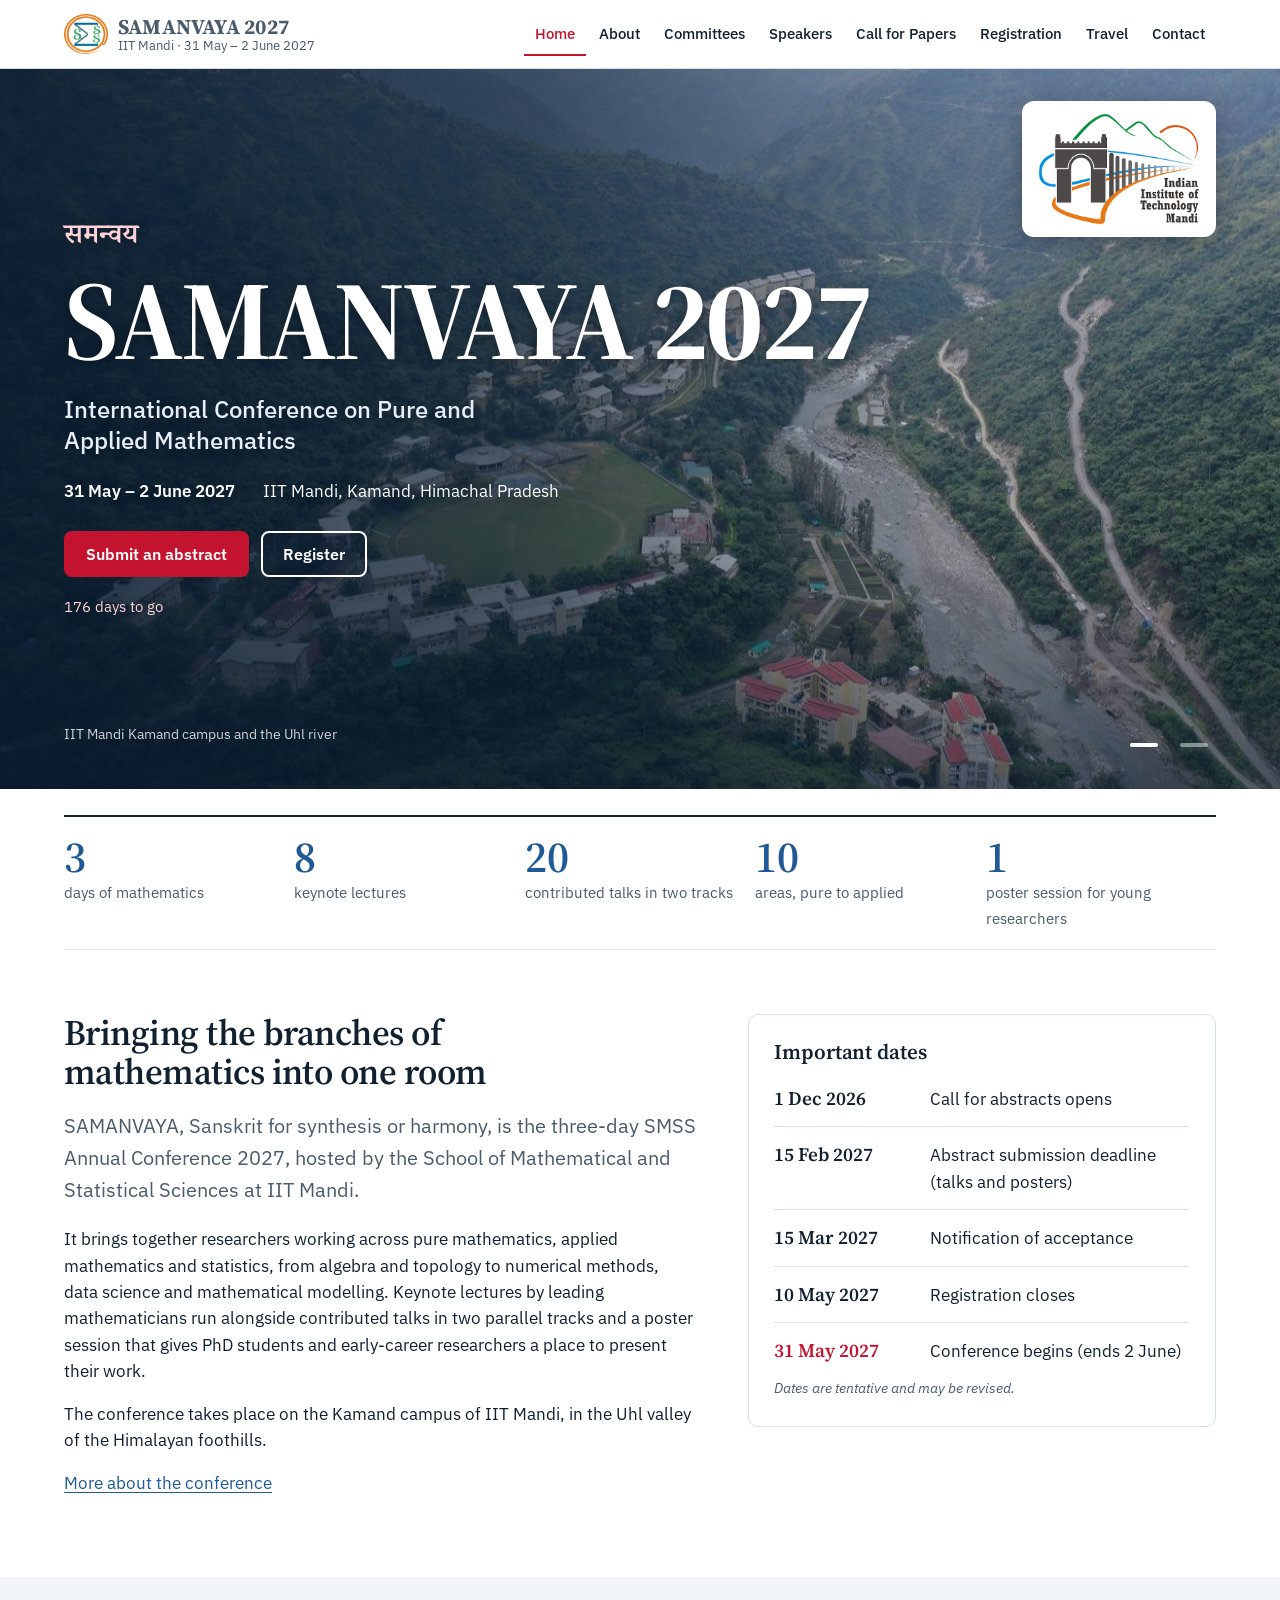
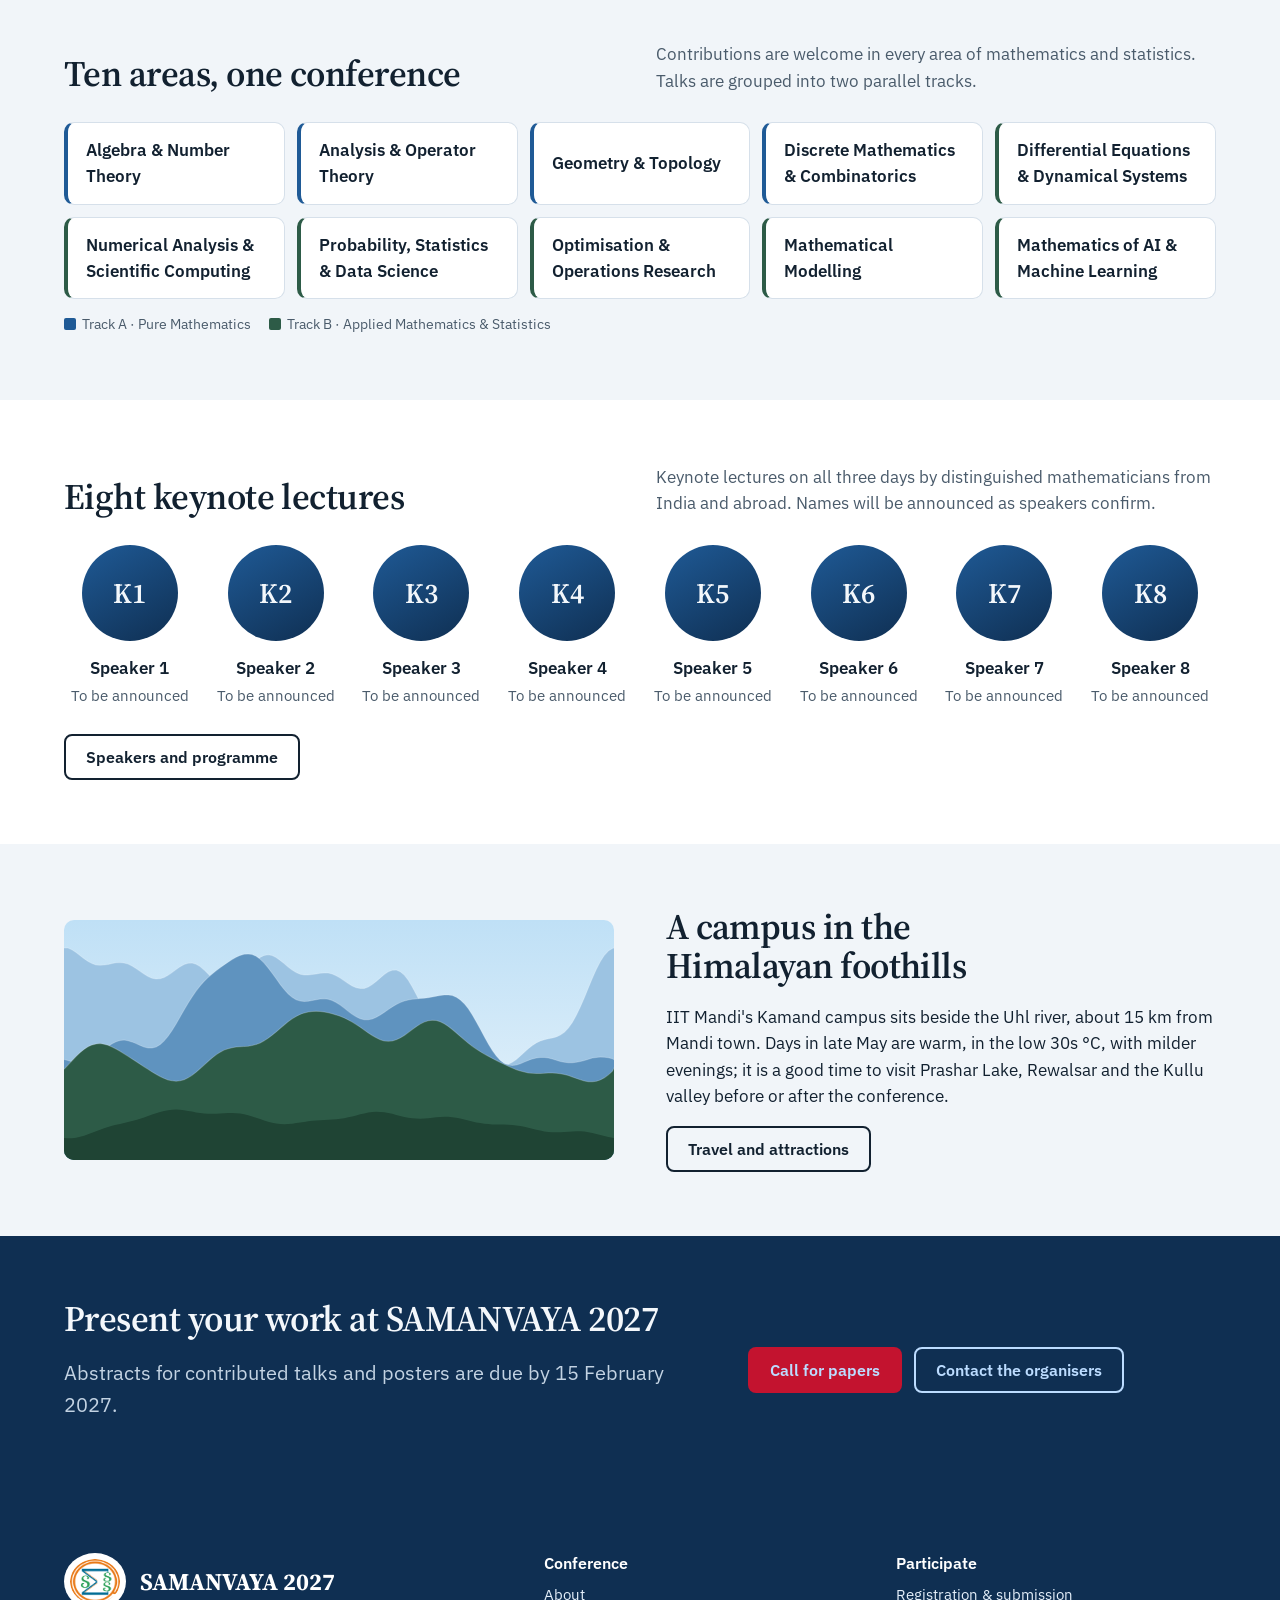
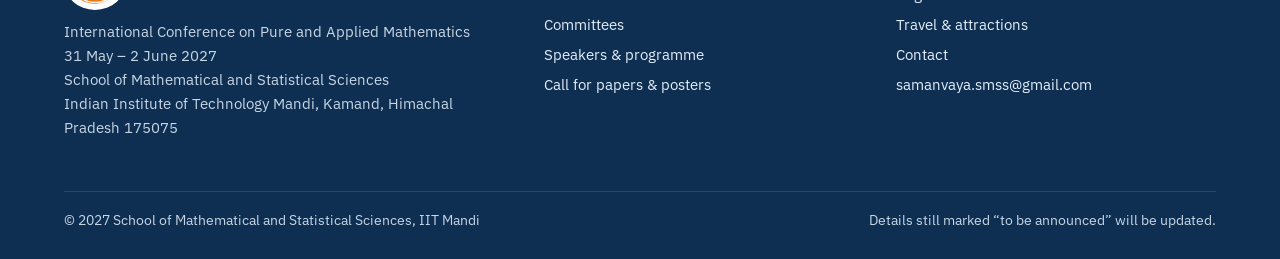
==== commit e8c03a30: "Add committees, final fees and contacts from 18 Sep 2026 SMSS meeting minutes Co-Authored-By: Claude" ====
--- a/index.html
+++ b/index.html
@@ -127,7 +127,7 @@
   <div class="wrap split">
     <div>
       <h2>Bringing the branches of mathematics into one room</h2>
-      <p class="lede">SAMANVAYA, Sanskrit for synthesis or harmony, is a three-day conference hosted by the School of Mathematical and Statistical Sciences at IIT Mandi.</p>
+      <p class="lede">SAMANVAYA, Sanskrit for synthesis or harmony, is the three-day SMSS Annual Conference 2027, hosted by the School of Mathematical and Statistical Sciences at IIT Mandi.</p>
       <p>It brings together researchers working across pure mathematics, applied mathematics and statistics, from algebra and topology to numerical methods, data science and mathematical modelling. Keynote lectures by leading mathematicians run alongside contributed talks in two parallel tracks and a poster session that gives PhD students and early-career researchers a place to present their work.</p>
       <p>The conference takes place on the Kamand campus of IIT Mandi, in the Uhl valley of the Himalayan foothills.</p>
       <p><a href="about.html">More about the conference</a></p>
@@ -138,7 +138,6 @@
         <li><time datetime="2026-12-01">1 Dec 2026</time><div>Call for abstracts opens</div></li>
         <li><time datetime="2027-02-15">15 Feb 2027</time><div>Abstract submission deadline (talks and posters)</div></li>
         <li><time datetime="2027-03-15">15 Mar 2027</time><div>Notification of acceptance</div></li>
-        <li><time datetime="2027-04-10">10 Apr 2027</time><div>Early-bird registration closes</div></li>
         <li><time datetime="2027-05-10">10 May 2027</time><div>Registration closes</div></li>
         <li class="key"><time datetime="2027-05-31">31 May 2027</time><div>Conference begins (ends 2 June)</div></li>
       </ul>
@@ -236,13 +235,13 @@
         <li><a href="registration.html">Registration &amp; submission</a></li>
         <li><a href="travel.html">Travel &amp; attractions</a></li>
         <li><a href="contact.html">Contact</a></li>
-        <li><a href="mailto:samanvaya2027@iitmandi.ac.in">samanvaya2027@iitmandi.ac.in</a></li>
+        <li><a href="mailto:samanvaya.smss@gmail.com">samanvaya.smss@gmail.com</a></li>
       </ul>
     </div>
   </div>
   <div class="legal">
     <span>© 2027 School of Mathematical and Statistical Sciences, IIT Mandi</span>
-    <span>Placeholder details are marked and will be updated.</span>
+    <span>Details still marked “to be announced” will be updated.</span>
   </div>
 </footer>
 
